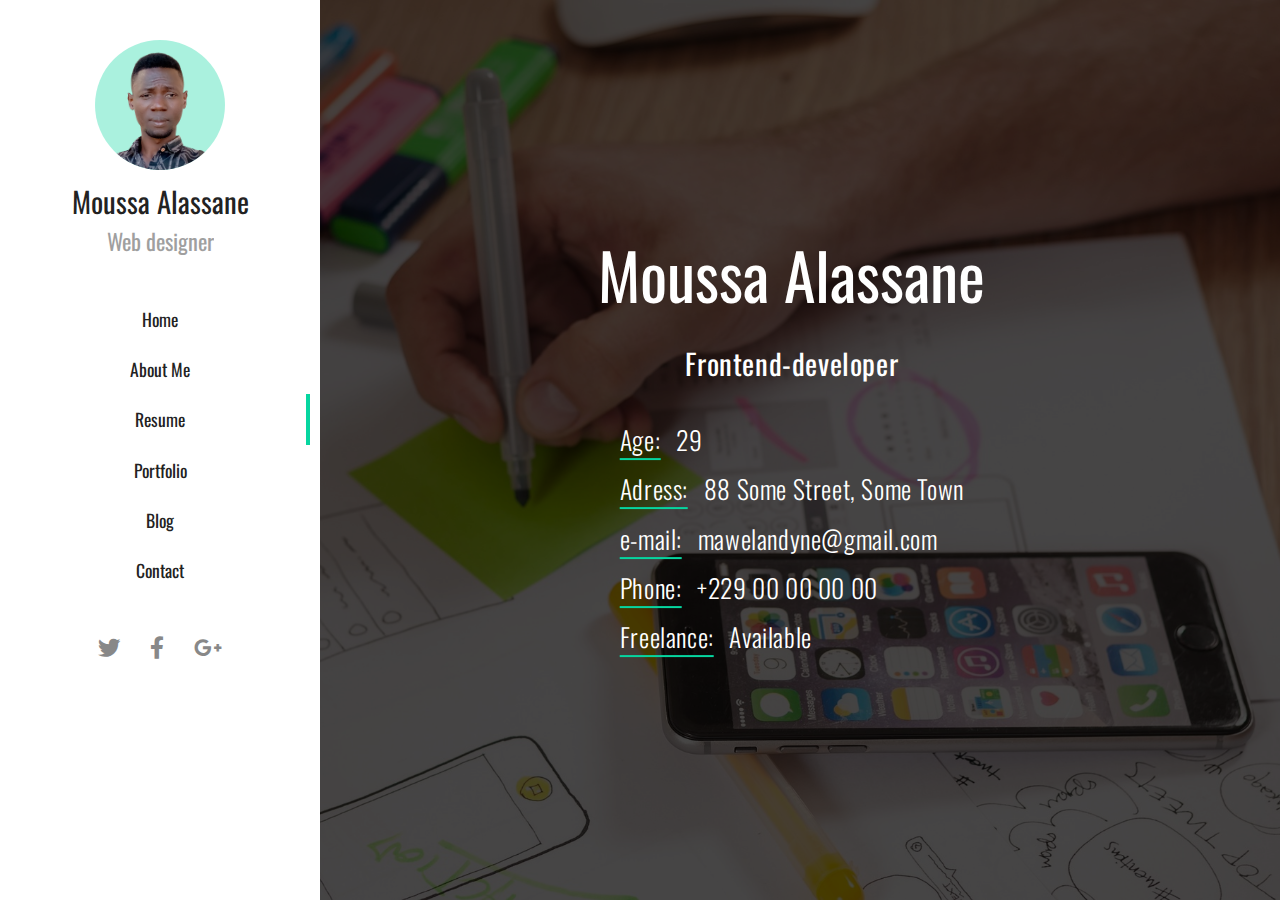
==== index.html @ d00d9fab "mise en place et mise en page accueil" ====
<!DOCTYPE html>
<html lang="en">
<head>
    <meta charset="UTF-8">
    <meta http-equiv="X-UA-Compatible" content="IE=edge">
    <meta name="viewport" content="width=device-width, initial-scale=1.0">
    <link rel="stylesheet" href="assets/css/style.css">
    <title>Personal portfolio</title>
</head>
<body>
    <div class="main_container">

        <div class="top_mobile_menu">
            <div class="mobile_menu py-20 px-20">
                <div class="mobile_nav flex jcsb aic relative">
                    <div class="owner_name">
                        Moussa Alassane
                    </div>
                    <div class="burger_menu_icon">
                        <i class="fa-solid fa-bars pointer"></i>
                    </div>
                </div>
            </div>
        </div>

        <section id="landing_page" class="flex gap-5 relative">
            <div class="bgd_overlay">
                <div class="left_mobile_menu">
                    <nav>
                        <div class="left_menu_top">
                            <div class="owner_profile_pic">
                                <img src="assets/images/profile/Profile-picture-1.svg" alt="">
                            </div>
                            <div class="owner_name_title">
                                <h3>Moussa Alassane</h3>
                                <p>Web designer</p>
                            </div>
                        </div>
                    
                        <div class="left_menu_middle py-40">
                            <ul class="flex column aic">
                                <li><a href="#" class="">Home</a></li>
                                <li><a href="#" class="">About Me</a></li>
                                <li><a href="#" class="active">Resume</a></li>
                                <li><a href="#" class="">Portfolio</a></li>
                                <li><a href="#" class="">Blog</a></li>
                                <li><a href="#" class="">Contact</a></li>
                            </ul>
                        </div>
                    
                        <div class="left_menu_bottom">
                            <div class="owner_socials flex jcc gap-30">
                                <a href="#"><i class="fab fa-twitter"></i></a>
                                <a href=""><i class="fab fa-facebook-f"></i></a>
                                <a href=""><i class="fab fa-google-plus-g"></i></a>
                            </div>
                        </div>
                    </nav>
                </div>
    
                <div class="main_content_container flex-3">
                    <section class="home">
                        <div class="home_content flex jcc aic">
                            <div class="owner_info absolute flex column aic jcc gap-15">
                                <h3>Moussa Alassane</h3>
                                <div class="animated_title py-20 tc relative">
                                    <h4 class="designer">Web designer</h4>
                                    <h4 class="frontend">Frontend-developer</h4>
                                </div>
                                <ul>
                                    <li> <span class="info_type relative">Age:</span> 29</li>
                                    <li> <span class="info_type relative">Adress:</span> 88 Some Street, Some Town</li>
                                    <li> <span class="info_type relative">e-mail:</span> <a href="mailto:mawelandyne@gmail.com">mawelandyne@gmail.com</a></li>
                                    <li> <span class="info_type relative">Phone:</span> +229 00 00 00 00</li>
                                    <li> <span class="info_type relative">Freelance:</span> Available</li>
                                </ul>
                            </div>
                        </div>
                    </section>
                    <!-- <div class="fake_page"></div> -->
                </div>
            </div>
        </section>

    </div>
    <script src="/assets/js/mainScript.js"></script>
</body>
</html>
---- assets/css/style.css ----
@import url("/assets/css/Fontawesome/css/all.min.css");
@import url('https://fonts.googleapis.com/css2?family=Oswald:wght@300;400;500;600;700&display=swap');@import url("/assets/css/allcss/helper.css");
@import url("/assets/css/allcss/mainStyleSheet.css");
@import url("/assets/css/allcss/myFrameWork.css");
@import url("/assets/css/allcss/normelize.css");
@import url("/assets/css/allcss/owl.carousel.min.css");
@import url("/assets/css/allcss/owl.theme.green.min.css");
@import url("/assets/css/allcss/pe-icon-7-stroke.css");
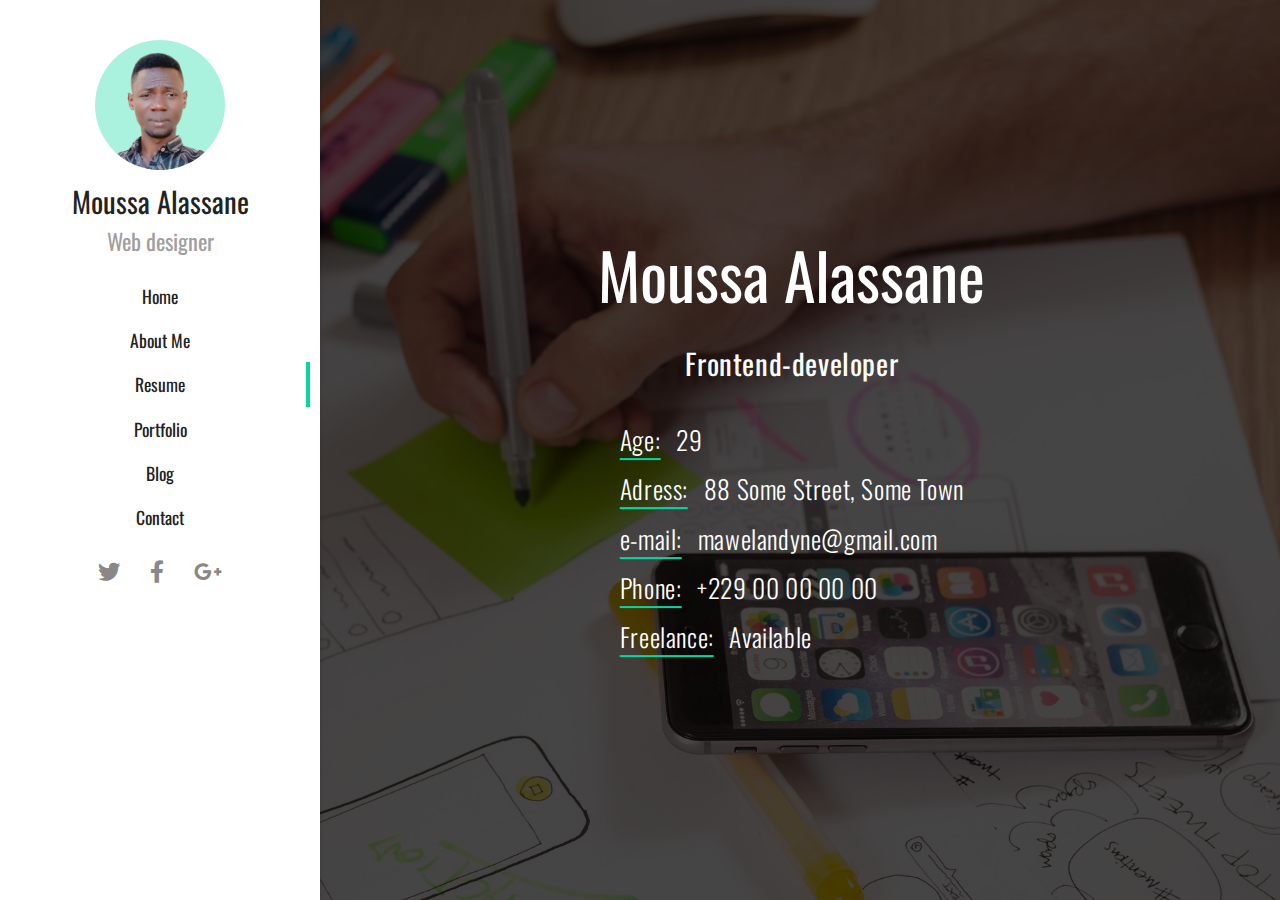
==== commit d1adebae: "Ajustements et ajout du reste des pages du projet" ====
--- a/index.html
+++ b/index.html
@@ -29,7 +29,7 @@
                     <nav>
                         <div class="left_menu_top">
                             <div class="owner_profile_pic">
-                                <img src="assets/images/profile/Profile-picture-1.svg" alt="">
+                                <img src="assets/images/profile/Profile-picture-1.png" alt="">
                             </div>
                             <div class="owner_name_title">
                                 <h3>Moussa Alassane</h3>
@@ -37,14 +37,14 @@
                             </div>
                         </div>
                     
-                        <div class="left_menu_middle py-40">
+                        <div class="left_menu_middle py-20">
                             <ul class="flex column aic">
-                                <li><a href="#" class="">Home</a></li>
-                                <li><a href="#" class="">About Me</a></li>
-                                <li><a href="#" class="active">Resume</a></li>
-                                <li><a href="#" class="">Portfolio</a></li>
-                                <li><a href="#" class="">Blog</a></li>
-                                <li><a href="#" class="">Contact</a></li>
+                                <li><a href="index.html" class="">Home</a></li>
+                                <li><a href="about_me.html" class="">About Me</a></li>
+                                <li><a href="resume.html" class="active">Resume</a></li>
+                                <li><a href="portfolio.html" class="">Portfolio</a></li>
+                                <li><a href="blog.html" class="">Blog</a></li>
+                                <li><a href="contact.html" class="">Contact</a></li>
                             </ul>
                         </div>
                     
--- a/assets/css/style.css
+++ b/assets/css/style.css
@@ -3,6 +3,5 @@
 @import url("/assets/css/allcss/mainStyleSheet.css");
 @import url("/assets/css/allcss/myFrameWork.css");
 @import url("/assets/css/allcss/normelize.css");
-@import url("/assets/css/allcss/owl.carousel.min.css");
 @import url("/assets/css/allcss/owl.theme.green.min.css");
-@import url("/assets/css/allcss/pe-icon-7-stroke.css");+@import url("/assets/css/allcss/about_me.css");